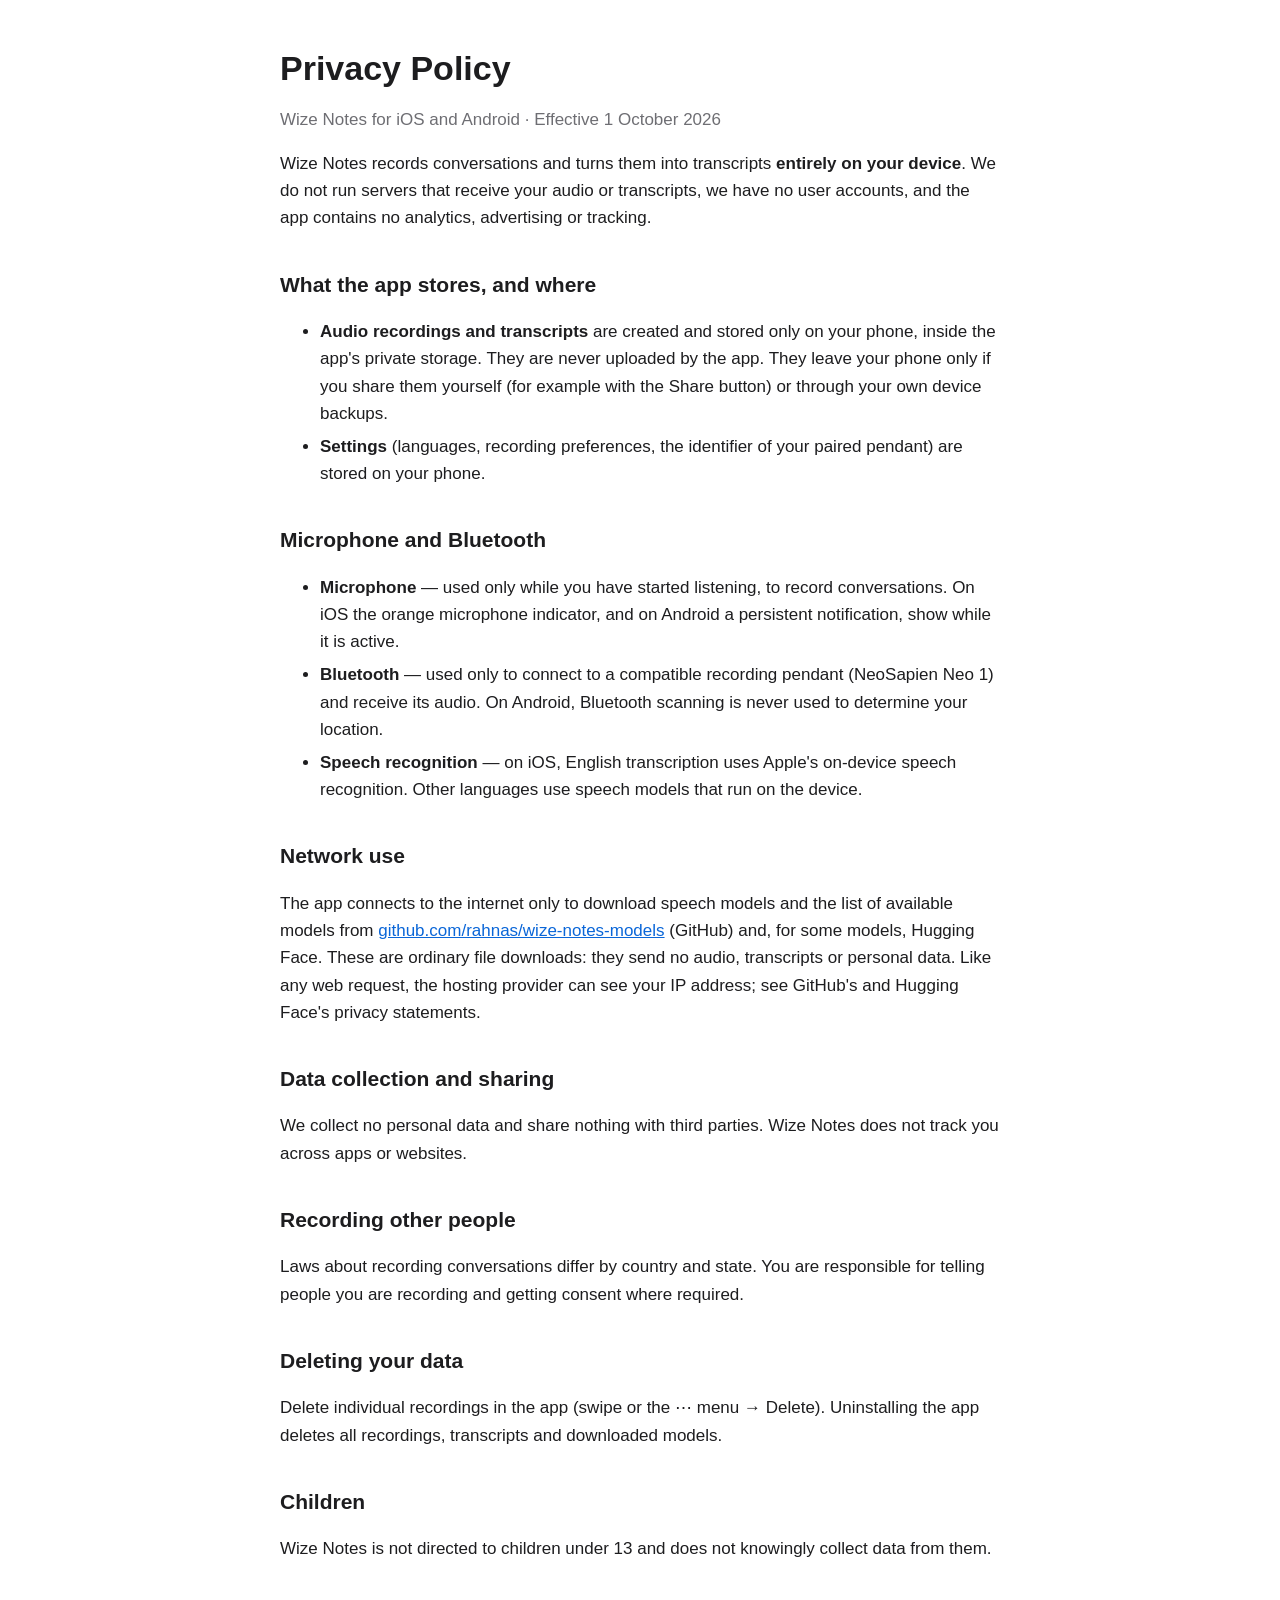
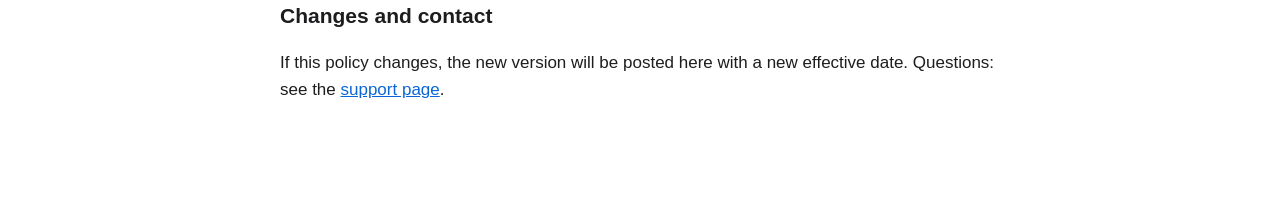
==== docs/privacy.html @ 8bbbdb56 "Add privacy policy and support pages (GitHub Pages, /docs) Co-Authored-By: Claude Opus 5.5 <noreply@" ====
<!doctype html>
<html lang="en"><head><meta charset="utf-8"><meta name="viewport" content="width=device-width, initial-scale=1">
<title>Wize Notes — Privacy Policy</title><link rel="stylesheet" href="style.css"></head>
<body><main>
<h1>Privacy Policy</h1>
<p class="muted">Wize Notes for iOS and Android · Effective 1 October 2026</p>

<p>Wize Notes records conversations and turns them into transcripts <strong>entirely on your device</strong>.
We do not run servers that receive your audio or transcripts, we have no user accounts, and the app contains no
analytics, advertising or tracking.</p>

<h2>What the app stores, and where</h2>
<ul>
  <li><strong>Audio recordings and transcripts</strong> are created and stored only on your phone, inside the app's private
    storage. They are never uploaded by the app. They leave your phone only if you share them yourself (for example with
    the Share button) or through your own device backups.</li>
  <li><strong>Settings</strong> (languages, recording preferences, the identifier of your paired pendant) are stored on your phone.</li>
</ul>

<h2>Microphone and Bluetooth</h2>
<ul>
  <li><strong>Microphone</strong> — used only while you have started listening, to record conversations. On iOS the orange
    microphone indicator, and on Android a persistent notification, show while it is active.</li>
  <li><strong>Bluetooth</strong> — used only to connect to a compatible recording pendant (NeoSapien Neo 1) and receive its audio.
    On Android, Bluetooth scanning is never used to determine your location.</li>
  <li><strong>Speech recognition</strong> — on iOS, English transcription uses Apple's on-device speech recognition. Other
    languages use speech models that run on the device.</li>
</ul>

<h2>Network use</h2>
<p>The app connects to the internet only to download speech models and the list of available models from
<a href="https://github.com/rahnas/wize-notes-models">github.com/rahnas/wize-notes-models</a> (GitHub) and, for some models,
Hugging Face. These are ordinary file downloads: they send no audio, transcripts or personal data. Like any web request,
the hosting provider can see your IP address; see GitHub's and Hugging Face's privacy statements.</p>

<h2>Data collection and sharing</h2>
<p>We collect no personal data and share nothing with third parties. Wize Notes does not track you across apps or websites.</p>

<h2>Recording other people</h2>
<p>Laws about recording conversations differ by country and state. You are responsible for telling people you are recording and
getting consent where required.</p>

<h2>Deleting your data</h2>
<p>Delete individual recordings in the app (swipe or the ⋯ menu → Delete). Uninstalling the app deletes all recordings,
transcripts and downloaded models.</p>

<h2>Children</h2>
<p>Wize Notes is not directed to children under 13 and does not knowingly collect data from them.</p>

<h2>Changes and contact</h2>
<p>If this policy changes, the new version will be posted here with a new effective date.
Questions: see the <a href="support.html">support page</a>.</p>
</main></body></html>
---- docs/style.css ----
:root { color-scheme: light dark; --fg: #1d1d1f; --muted: #6e6e73; --bg: #ffffff; --accent: #0a66d8; }
@media (prefers-color-scheme: dark) { :root { --fg: #f5f5f7; --muted: #a1a1a6; --bg: #111113; --accent: #5aa2ff; } }
body { margin: 0; background: var(--bg); color: var(--fg); font: 17px/1.6 -apple-system, BlinkMacSystemFont, "Segoe UI", Roboto, sans-serif; }
main { max-width: 720px; margin: 0 auto; padding: 48px 20px 80px; }
h1 { font-size: 34px; line-height: 1.2; margin: 0 0 4px; } h2 { font-size: 21px; margin: 36px 0 8px; }
.muted { color: var(--muted); } a { color: var(--accent); } li { margin: 6px 0; }
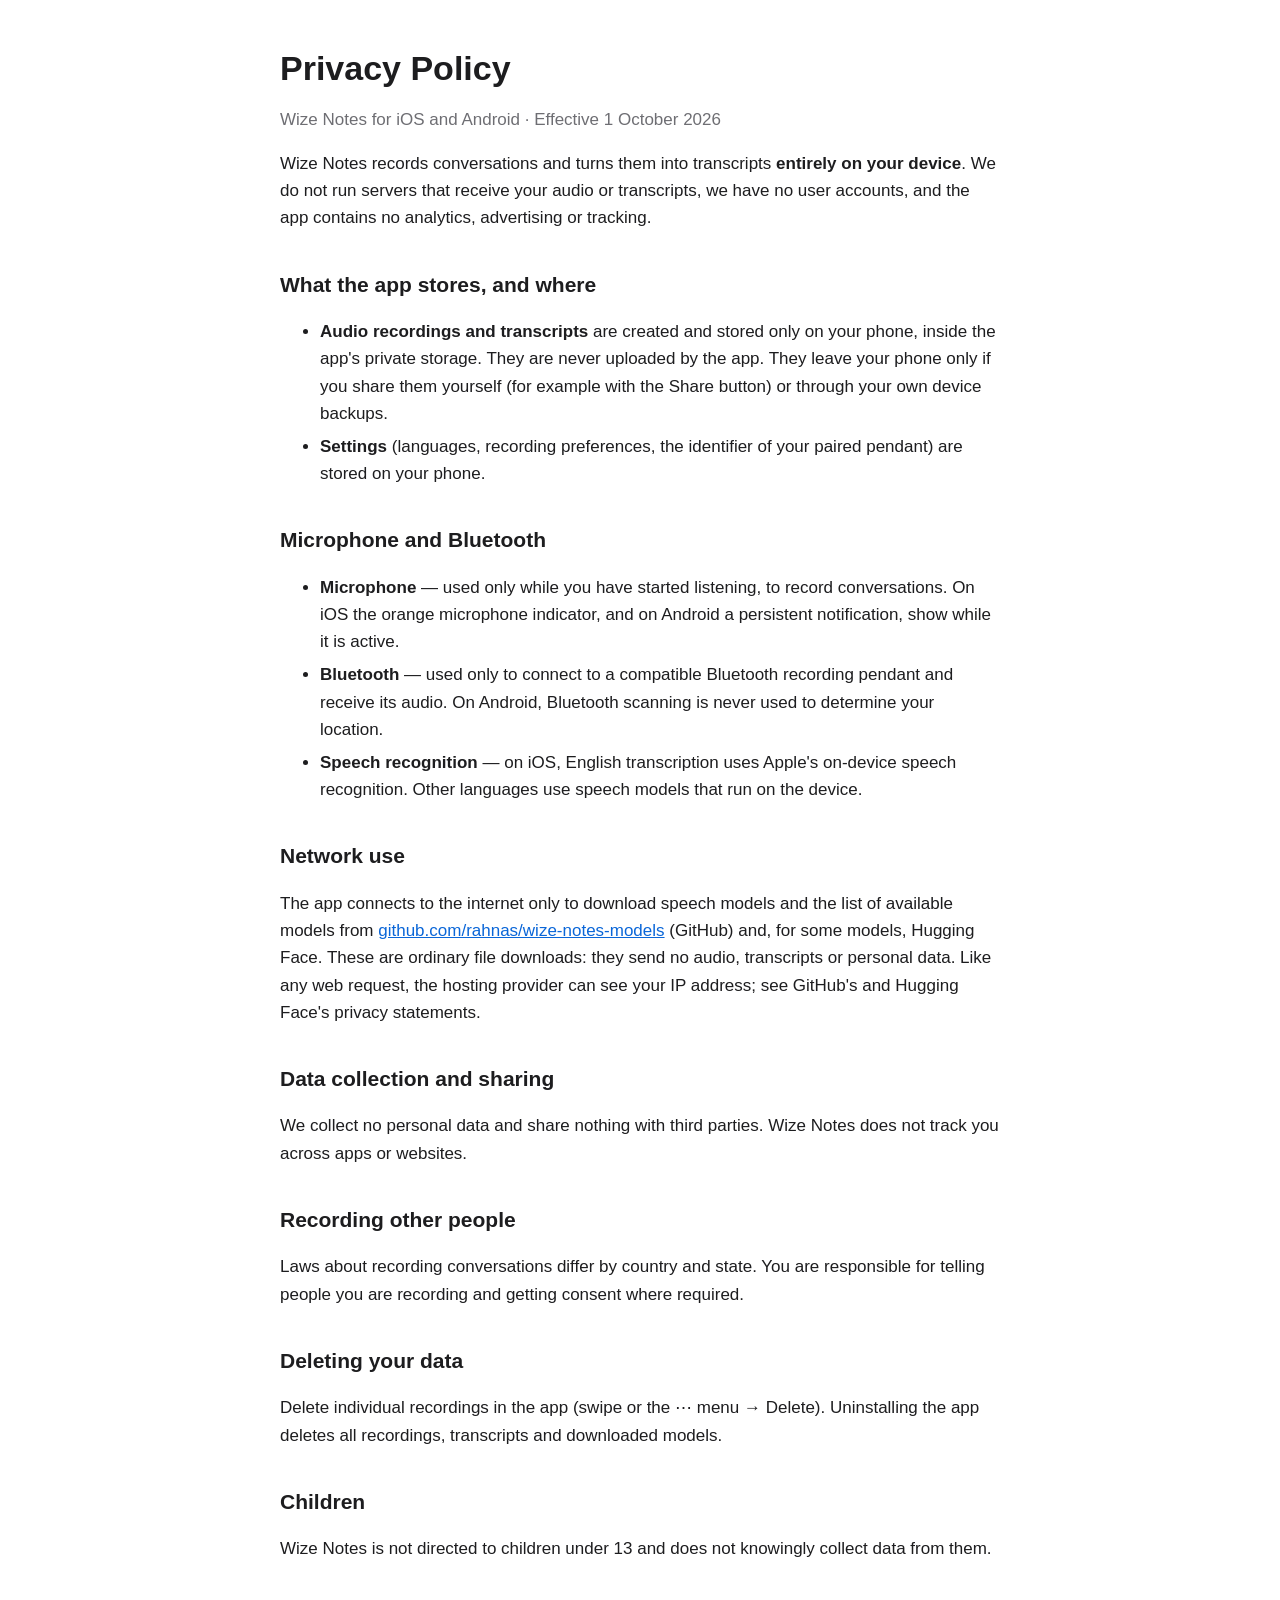
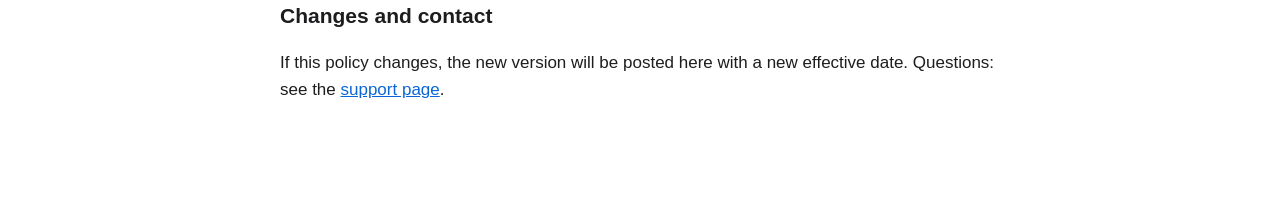
==== commit 9e1be78e: "Pages and model card: generic Bluetooth pendant wording Co-Authored-By: Claude Opus 5.5 <noreply@ant" ====
--- a/docs/privacy.html
+++ b/docs/privacy.html
@@ -21,7 +21,7 @@
 <ul>
   <li><strong>Microphone</strong> — used only while you have started listening, to record conversations. On iOS the orange
     microphone indicator, and on Android a persistent notification, show while it is active.</li>
-  <li><strong>Bluetooth</strong> — used only to connect to a compatible recording pendant (NeoSapien Neo 1) and receive its audio.
+  <li><strong>Bluetooth</strong> — used only to connect to a compatible Bluetooth recording pendant and receive its audio.
     On Android, Bluetooth scanning is never used to determine your location.</li>
   <li><strong>Speech recognition</strong> — on iOS, English transcription uses Apple's on-device speech recognition. Other
     languages use speech models that run on the device.</li>
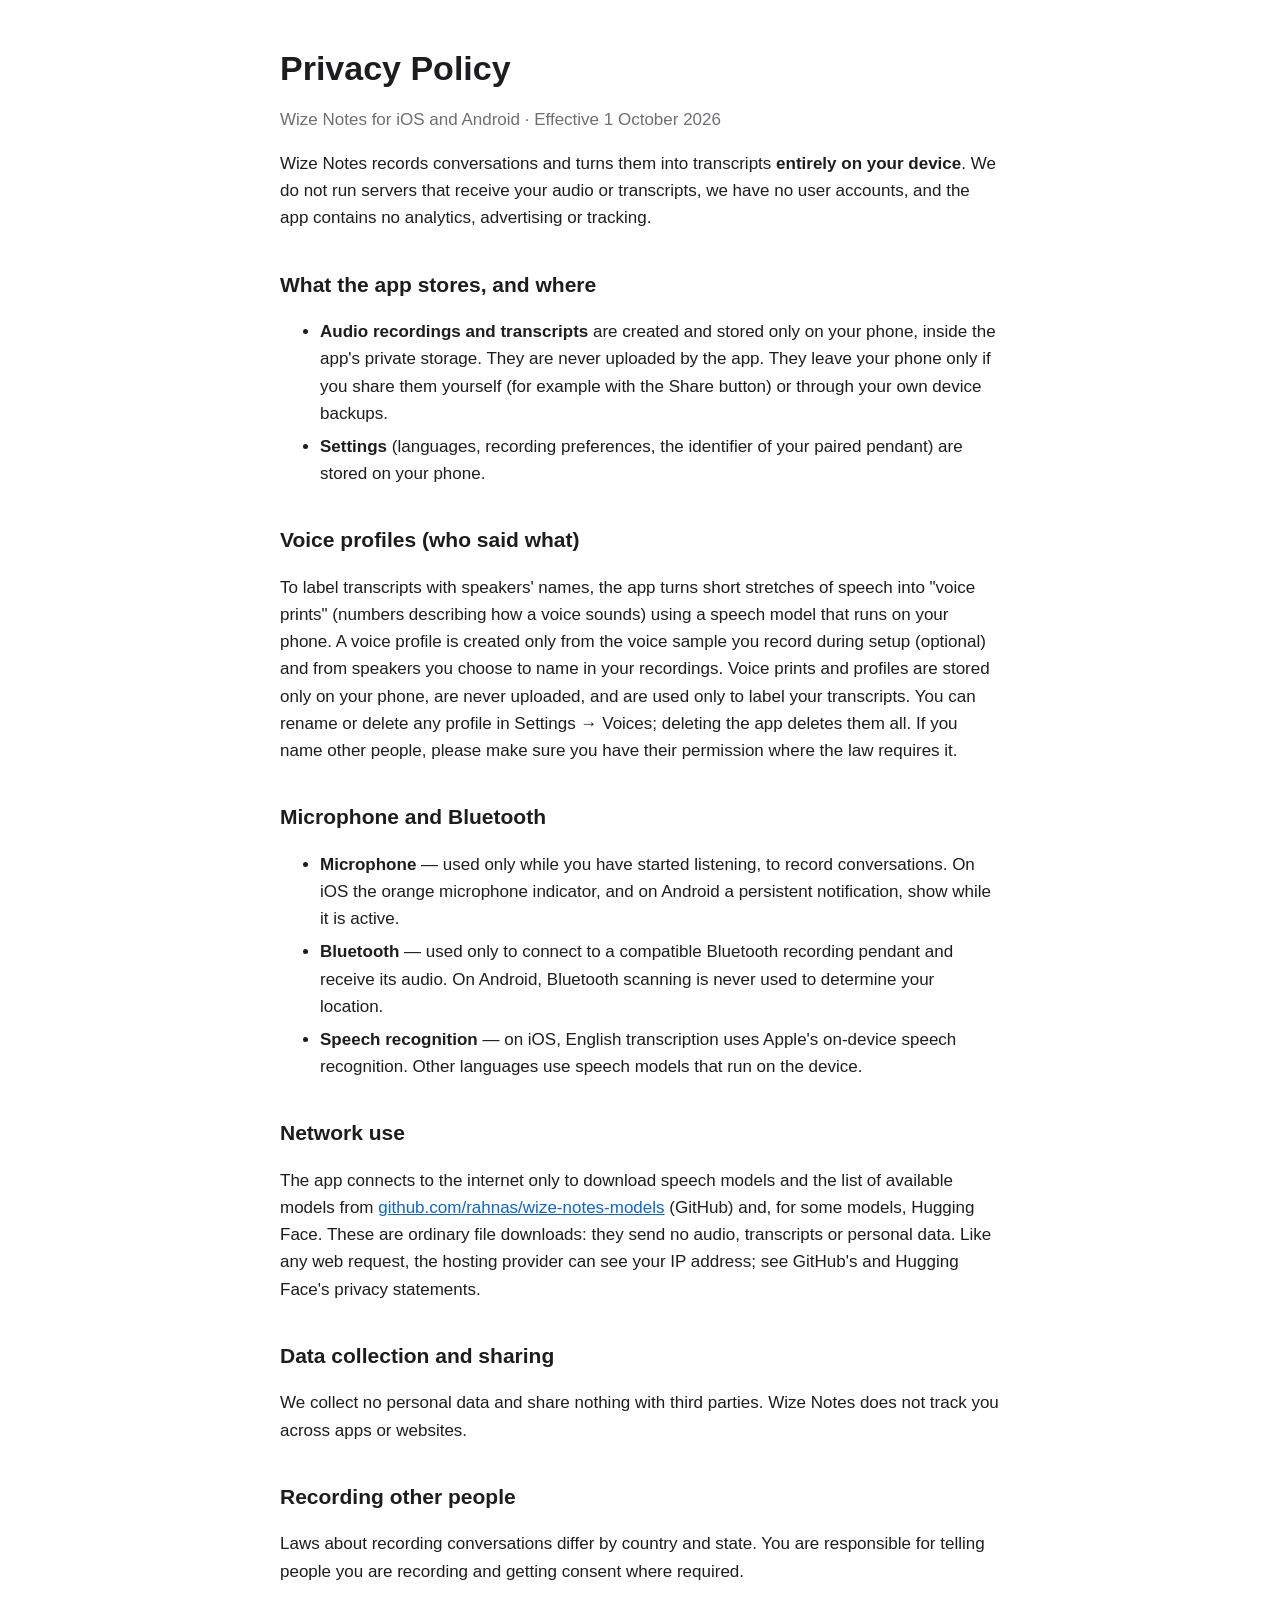
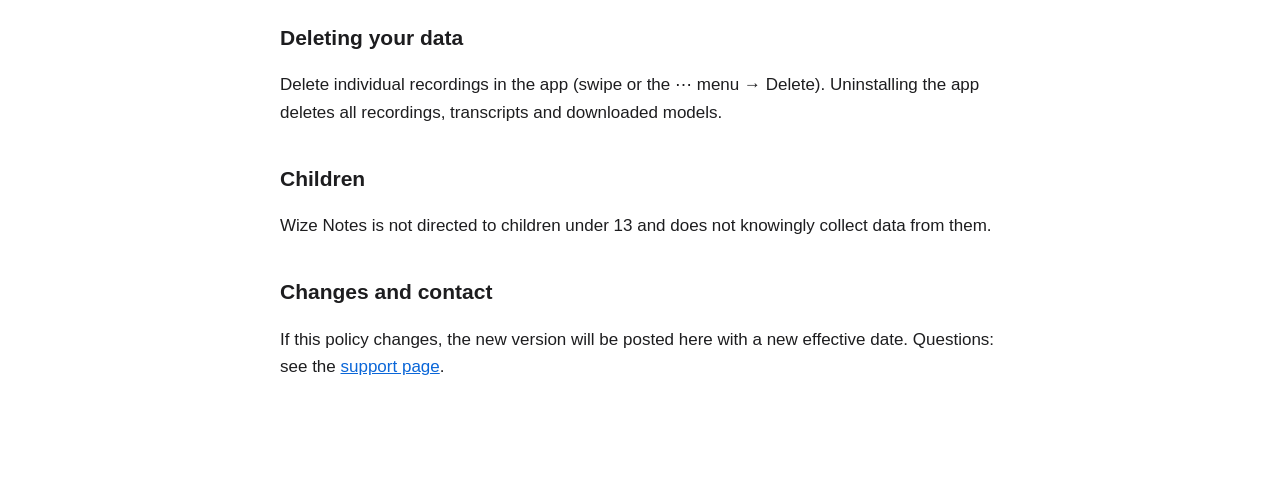
==== commit 34210ad2: "Privacy policy: on-device voice profiles for speaker labels Co-Authored-By: Claude Opus 5.5 <noreply" ====
--- a/docs/privacy.html
+++ b/docs/privacy.html
@@ -16,6 +16,14 @@
     the Share button) or through your own device backups.</li>
   <li><strong>Settings</strong> (languages, recording preferences, the identifier of your paired pendant) are stored on your phone.</li>
 </ul>
+
+<h2>Voice profiles (who said what)</h2>
+<p>To label transcripts with speakers' names, the app turns short stretches of speech into "voice prints" (numbers
+describing how a voice sounds) using a speech model that runs on your phone. A voice profile is created only from the
+voice sample you record during setup (optional) and from speakers you choose to name in your recordings. Voice prints and
+profiles are stored only on your phone, are never uploaded, and are used only to label your transcripts. You can rename
+or delete any profile in Settings → Voices; deleting the app deletes them all. If you name other people, please make sure
+you have their permission where the law requires it.</p>
 
 <h2>Microphone and Bluetooth</h2>
 <ul>
